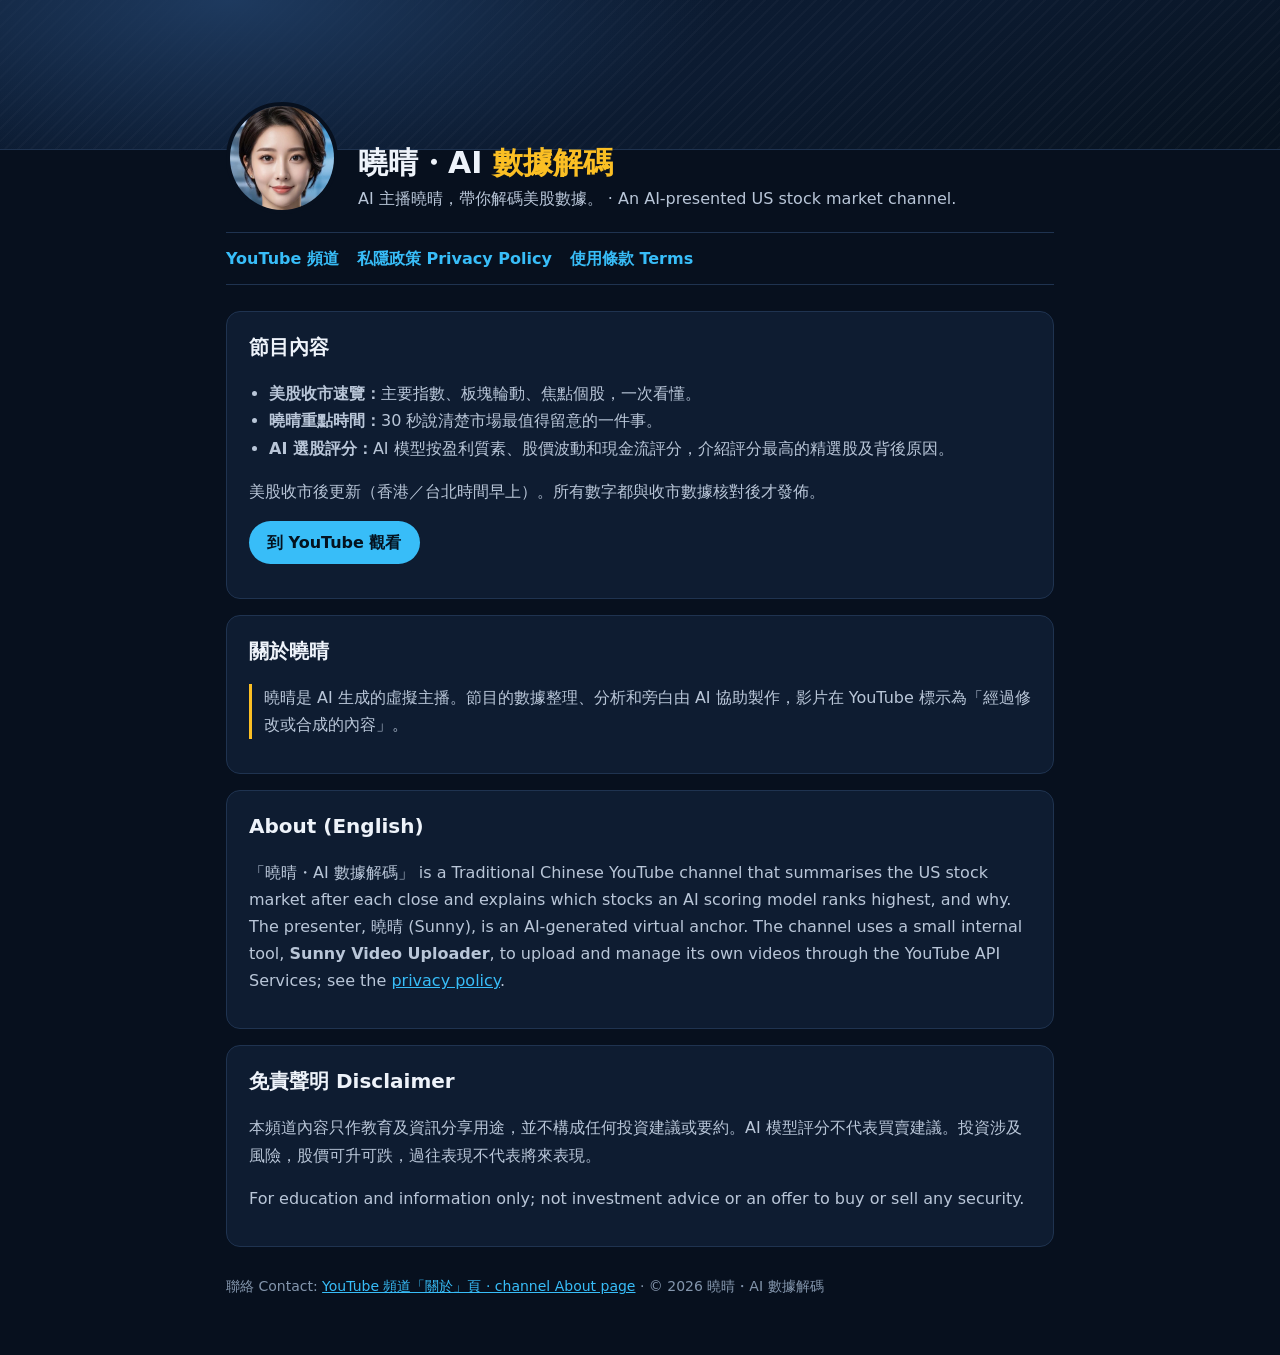
==== index.html @ bba2378b "Add files via upload" ====
<!doctype html>
<html lang="zh-Hant">
<head>
<meta charset="utf-8">
<meta name="viewport" content="width=device-width, initial-scale=1">
<title>曉晴・AI 數據解碼</title>
<meta name="description" content="AI 主播曉晴，帶你解碼美股數據。美股收市速覽、曉晴重點時間、AI 選股評分。">
<link rel="icon" href="sunny.jpg">
<link rel="stylesheet" href="style.css">
</head>
<body>
<div class="banner" role="presentation"></div>
<div class="wrap">
  <header class="hero">
    <img src="sunny.jpg" alt="AI 主播曉晴">
    <div>
      <h1>曉晴・AI <span>數據解碼</span></h1>
      <p class="tag">AI 主播曉晴，帶你解碼美股數據。 · An AI-presented US stock market channel.</p>
    </div>
  </header>
  <nav>
    <a href="https://www.youtube.com/channel/UCfd0i7ZNyCg5w8Wr_2hcATQ">YouTube 頻道</a>
    <a href="privacy.html">私隱政策 Privacy Policy</a>
    <a href="terms.html">使用條款 Terms</a>
  </nav>

  <section>
    <h2>節目內容</h2>
    <ul>
      <li><b>美股收市速覽：</b>主要指數、板塊輪動、焦點個股，一次看懂。</li>
      <li><b>曉晴重點時間：</b>30 秒說清楚市場最值得留意的一件事。</li>
      <li><b>AI 選股評分：</b>AI 模型按盈利質素、股價波動和現金流評分，介紹評分最高的精選股及背後原因。</li>
    </ul>
    <p>美股收市後更新（香港／台北時間早上）。所有數字都與收市數據核對後才發佈。</p>
    <p><a class="button" href="https://www.youtube.com/channel/UCfd0i7ZNyCg5w8Wr_2hcATQ">到 YouTube 觀看</a></p>
  </section>

  <section>
    <h2>關於曉晴</h2>
    <p class="note">曉晴是 AI 生成的虛擬主播。節目的數據整理、分析和旁白由 AI 協助製作，影片在 YouTube 標示為「經過修改或合成的內容」。</p>
  </section>

  <section>
    <h2>About (English)</h2>
    <p>「曉晴・AI 數據解碼」 is a Traditional Chinese YouTube channel that summarises the US stock market after each close and explains which stocks an AI scoring model ranks highest, and why. The presenter, 曉晴 (Sunny), is an AI-generated virtual anchor. The channel uses a small internal tool, <b>Sunny Video Uploader</b>, to upload and manage its own videos through the YouTube API Services; see the <a href="privacy.html">privacy policy</a>.</p>
  </section>

  <section>
    <h2>免責聲明 Disclaimer</h2>
    <p>本頻道內容只作教育及資訊分享用途，並不構成任何投資建議或要約。AI 模型評分不代表買賣建議。投資涉及風險，股價可升可跌，過往表現不代表將來表現。</p>
    <p>For education and information only; not investment advice or an offer to buy or sell any security.</p>
  </section>

  <footer>聯絡 Contact: <a href="https://www.youtube.com/channel/UCfd0i7ZNyCg5w8Wr_2hcATQ/about">YouTube 頻道「關於」頁 · channel About page</a> · © 2026 曉晴・AI 數據解碼</footer>
</div>
</body>
</html>
---- style.css ----
:root {
  --bg: #07101e; --panel: #0e1c31; --line: #1f3350; --ink: #eef3fa; --ink-2: #b9c6d8; --muted: #8496ad;
  --accent: #38bdf8; --gold: #fbbf24;
}
* { box-sizing: border-box; }
html { -webkit-text-size-adjust: 100%; }
body {
  margin: 0; background: var(--bg); color: var(--ink);
  font: 16px/1.7 "Noto Sans TC", "PingFang TC", "Microsoft JhengHei", system-ui, -apple-system, "Segoe UI", sans-serif;
}
a { color: var(--accent); }
.wrap { max-width: 860px; margin: 0 auto; padding: 0 16px 56px; }
.banner {
  height: 150px;
  background: radial-gradient(700px 260px at 18% 0%, #1e3a5f 0%, transparent 70%),
              repeating-linear-gradient(135deg, rgba(255,255,255,.025) 0 2px, transparent 2px 9px),
              linear-gradient(160deg, #0b1a30, #0c1b31 55%, #07121f);
  border-bottom: 1px solid var(--line);
}
header.hero { display: flex; gap: 20px; align-items: center; margin: -48px 0 8px; }
header.hero img { width: 112px; height: 112px; border-radius: 50%; border: 4px solid var(--bg); flex: none; }
header.hero h1 { margin: 40px 0 0; font-size: 30px; line-height: 1.25; }
header.hero h1 span { color: var(--gold); }
.tag { color: var(--ink-2); margin: 4px 0 0; }
nav { display: flex; flex-wrap: wrap; gap: 8px 18px; margin: 18px 0 26px; padding: 12px 0; border-top: 1px solid var(--line); border-bottom: 1px solid var(--line); }
nav a { text-decoration: none; font-weight: 600; }
section { background: var(--panel); border: 1px solid var(--line); border-radius: 14px; padding: 18px 22px; margin: 0 0 16px; }
h2 { font-size: 20px; margin: 0 0 8px; }
h3 { font-size: 16px; margin: 18px 0 4px; }
p, li { color: var(--ink-2); }
ul { padding-left: 20px; }
.note { border-left: 3px solid var(--gold); padding-left: 12px; }
.button { display: inline-block; background: var(--accent); color: #04121f; font-weight: 700; text-decoration: none; padding: 8px 18px; border-radius: 999px; }
footer { color: var(--muted); font-size: 14px; margin-top: 28px; }
.doc h1 { font-size: 26px; margin: 28px 0 4px; }
.doc .date { color: var(--muted); margin: 0 0 18px; }
@media (max-width: 520px) {
  header.hero { flex-direction: column; align-items: flex-start; margin-top: -40px; gap: 8px; }
  header.hero h1 { margin-top: 0; font-size: 25px; }
  section { padding: 16px; }
}
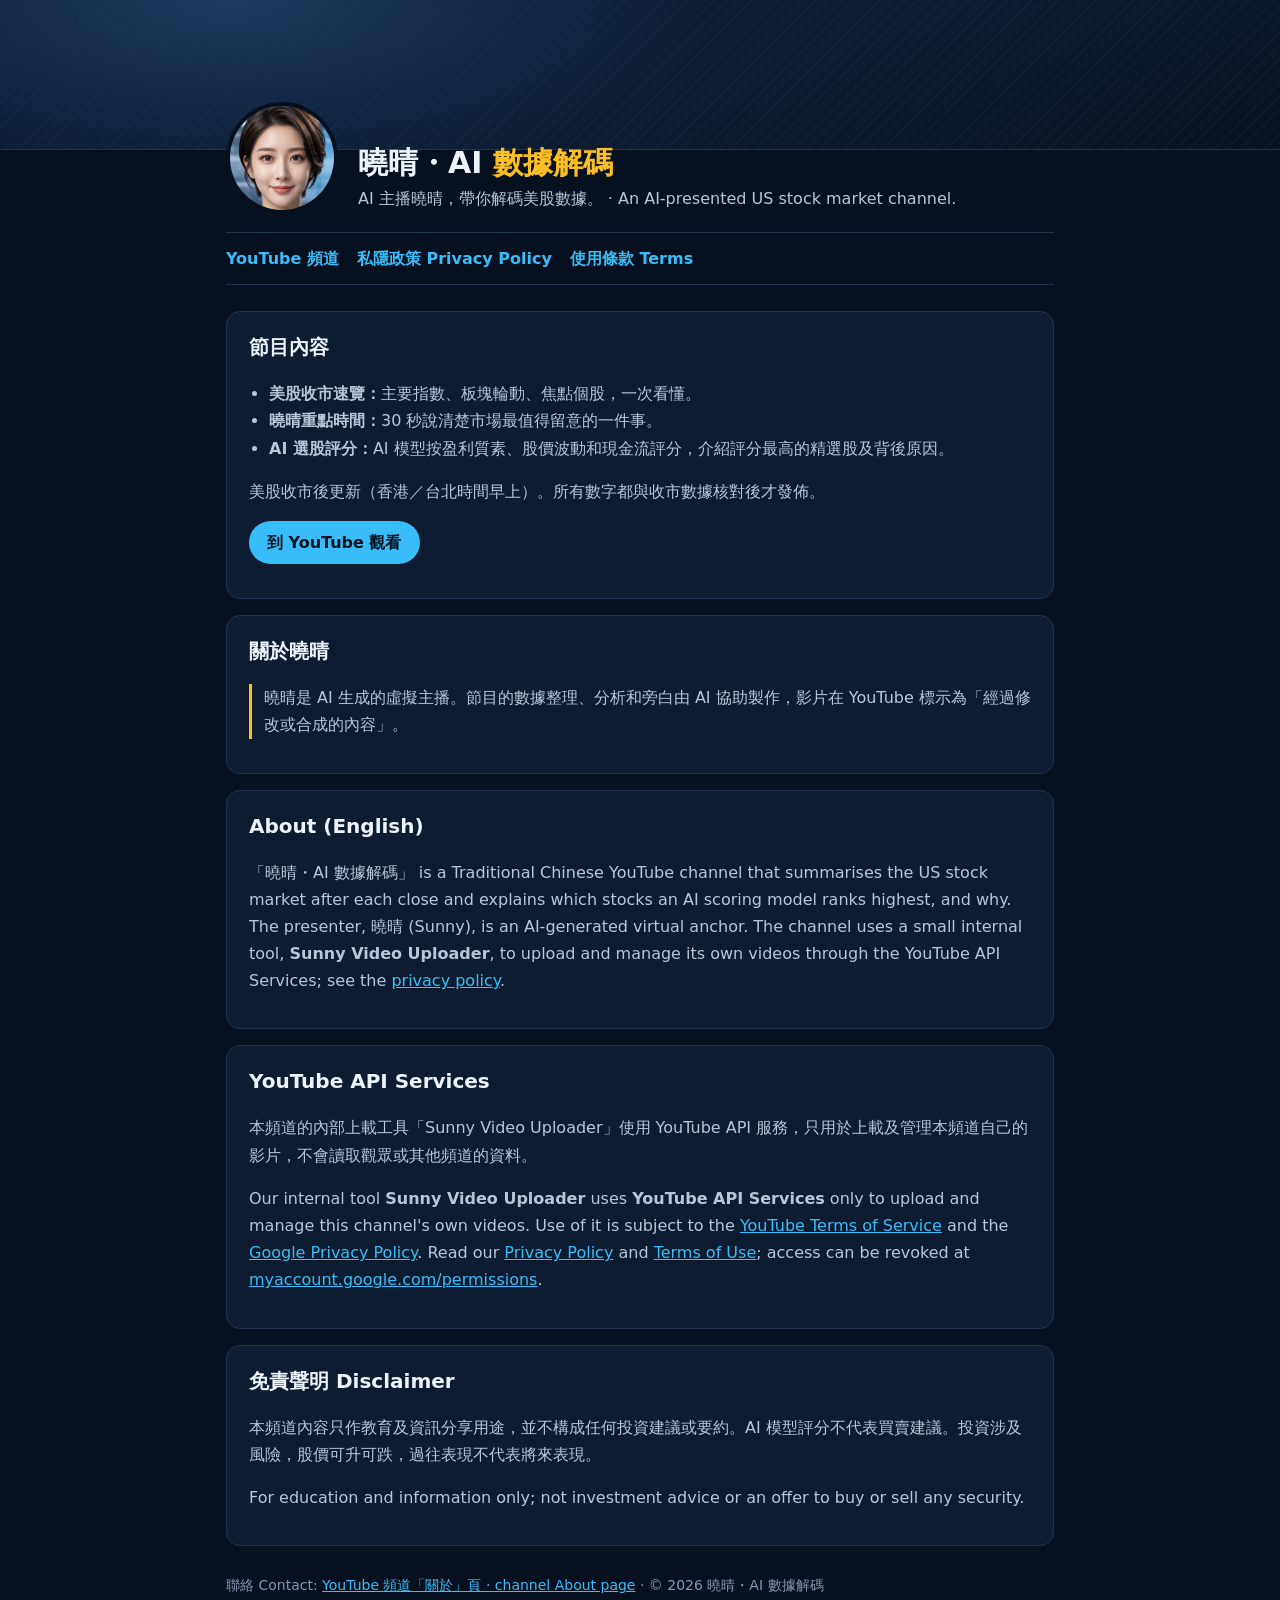
==== commit c343f701: "Add files via upload" ====
--- a/index.html
+++ b/index.html
@@ -46,6 +46,12 @@
   </section>
 
   <section>
+    <h2>YouTube API Services</h2>
+    <p>本頻道的內部上載工具「Sunny Video Uploader」使用 YouTube API 服務，只用於上載及管理本頻道自己的影片，不會讀取觀眾或其他頻道的資料。</p>
+    <p>Our internal tool <b>Sunny Video Uploader</b> uses <b>YouTube API Services</b> only to upload and manage this channel's own videos. Use of it is subject to the <a href="https://www.youtube.com/t/terms">YouTube Terms of Service</a> and the <a href="https://policies.google.com/privacy">Google Privacy Policy</a>. Read our <a href="privacy.html">Privacy Policy</a> and <a href="terms.html">Terms of Use</a>; access can be revoked at <a href="https://myaccount.google.com/permissions">myaccount.google.com/permissions</a>.</p>
+  </section>
+
+  <section>
     <h2>免責聲明 Disclaimer</h2>
     <p>本頻道內容只作教育及資訊分享用途，並不構成任何投資建議或要約。AI 模型評分不代表買賣建議。投資涉及風險，股價可升可跌，過往表現不代表將來表現。</p>
     <p>For education and information only; not investment advice or an offer to buy or sell any security.</p>
